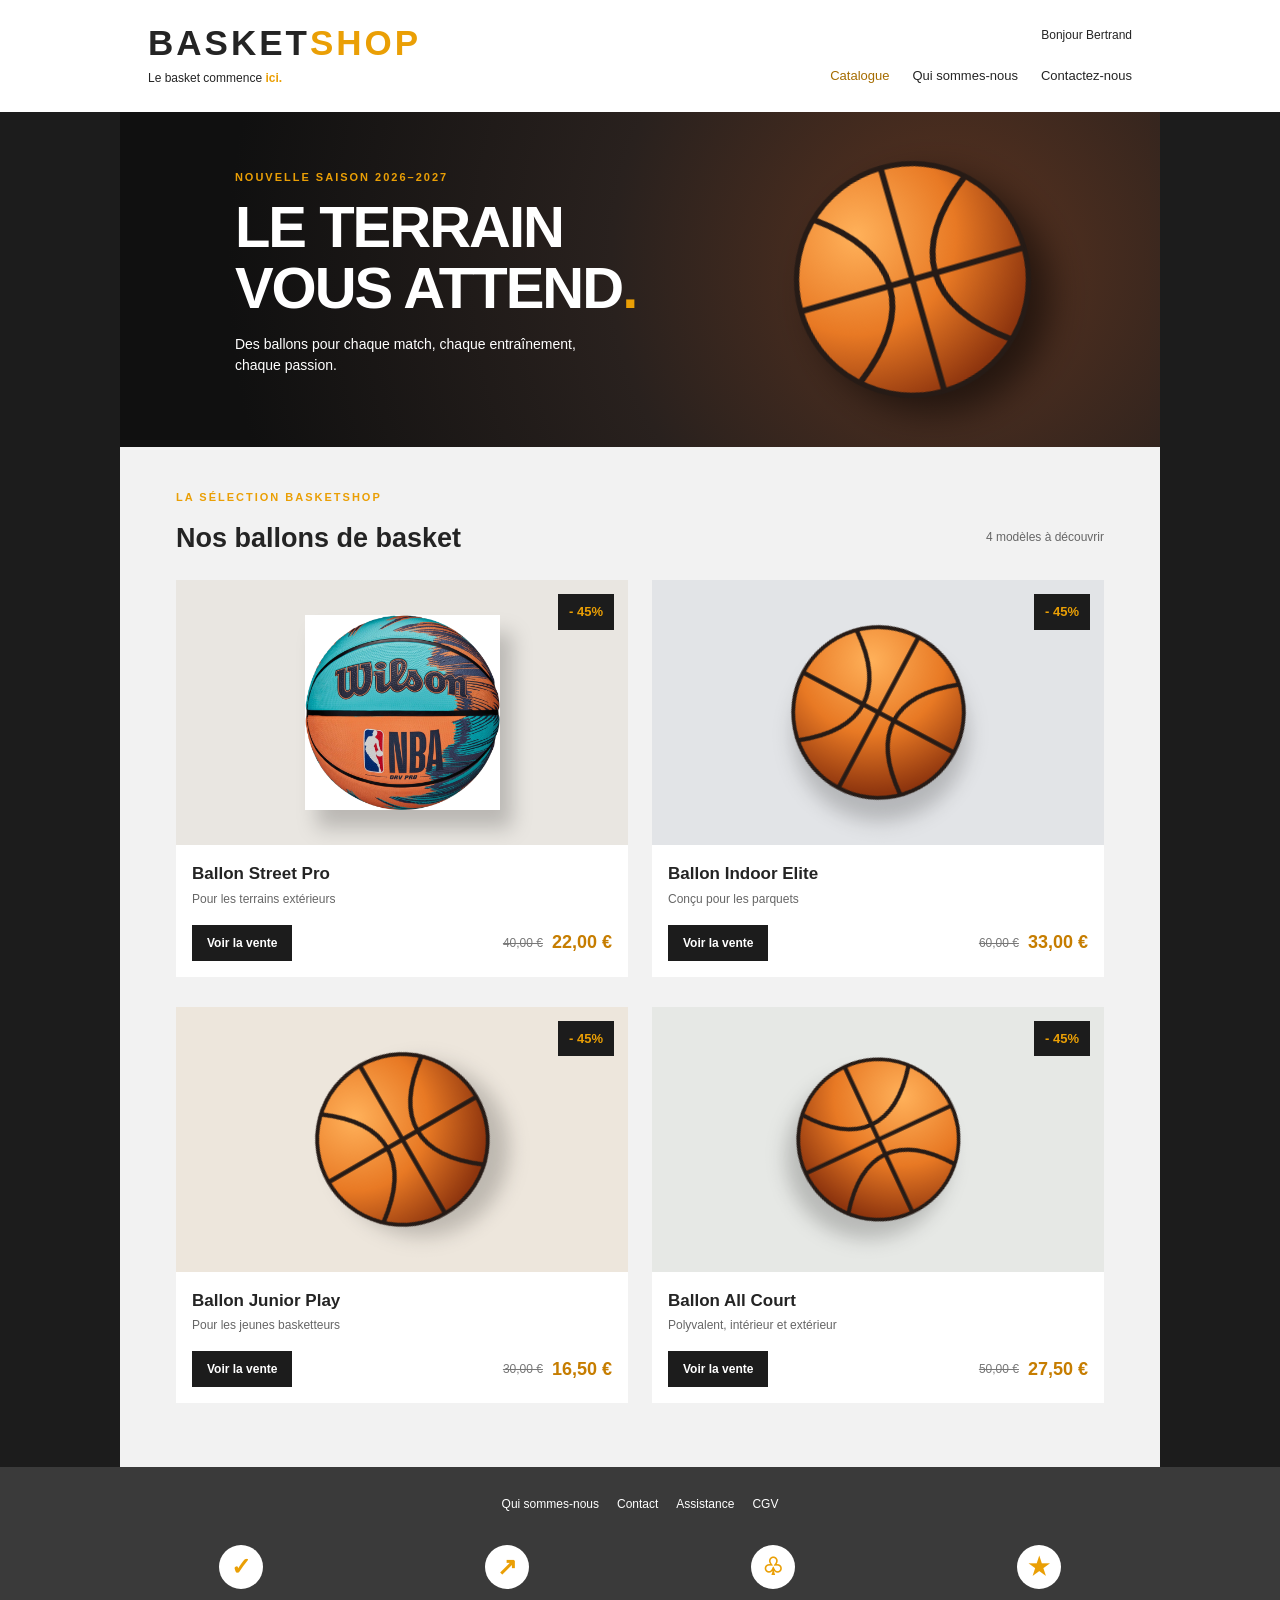
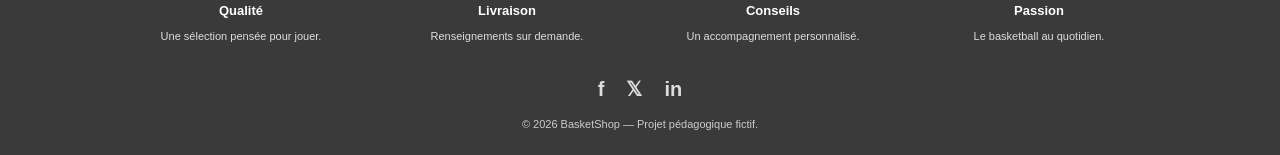
==== index.html @ 616fd881 "Update index.html" ====
<!doctype html>
<html lang="fr">
<head>

  <meta charset="utf-8">
  <meta name="viewport" content="width=device-width, initial-scale=1">
  <meta name="description" content="BasketShop : catalogue de ballons de basketball.">
  <title>BasketShop — Catalogue</title>
  <link rel="stylesheet" href="css/style.css">

</head>


<body>


<header class="entete">

<div class="conteneur entete-interieur">


<div class="identite">
  <a class="logo" href="index.html">BASKET<span>SHOP</span></a>
  <p>Le basket commence <strong>ici.</strong></p>
</div>


<div class="entete-droite">

<p class="bonjour">Bonjour Bertrand</p>

 <nav aria-label="Navigation principale">
 <a aria-current="page" href="index.html">Catalogue</a>
 <a href="qui-sommes-nous.html">Qui sommes-nous</a>
 <a href="qui-sommes-nous.html#contact">Contactez-nous</a>
</nav>

</div>


</div>
  
</header>


  <main class="zone-sombre">


    <div class="conteneur contenu-clair">
      <section class="banniere" aria-labelledby="titre-banniere">
        
        <div>
          <p class="surtitre">NOUVELLE SAISON 2026–2027</p>
          <h1 id="titre-banniere">LE TERRAIN<br>VOUS ATTEND<span>.</span></h1>
          <p>Des ballons pour chaque match, chaque entraînement, chaque passion.</p>
        </div>
        
        <img src="images/ballon.svg" alt="Illustration d'un ballon de basketball orange"></section>

      <section class="catalogue" aria-labelledby="titre-catalogue">
        <div class="titre-section">
          <div>

            <p class="surtitre">LA SÉLECTION BASKETSHOP</p>
            <h2 id="titre-catalogue">Nos ballons de basket</h2>

          </div>

          <p>4 modèles à découvrir</p>

        </div>
        <div class="grille-produits">
          <article class="produit">
            <div class="visuel visuel-1">
              <span class="reduction">- 45%</span>
              <img src="images/ballon-street-pro.png" alt="Ballon de basketball modèle Street Pro">
            </div>
            
            <div class="fiche">
              <h3>Ballon Street Pro</h3>
              <p>Pour les terrains extérieurs</p>
              <div class="achat">
                <a href="qui-sommes-nous.html#contact" class="bouton">Voir la vente</a>
                <div class="prix">
                  <del>40,00 €</del><strong>22,00 €</strong>
                </div>
              </div>
            </div>
          
          </article>
          <article class="produit"><div class="visuel visuel-2"><span class="reduction">- 45%</span><img src="images/ballon.svg" alt="Ballon de basketball modèle Indoor Elite"></div><div class="fiche"><h3>Ballon Indoor Elite</h3><p>Conçu pour les parquets</p><div class="achat"><a href="qui-sommes-nous.html#contact" class="bouton">Voir la vente</a><div class="prix"><del>60,00 €</del><strong>33,00 €</strong></div></div></div></article>
          <article class="produit"><div class="visuel visuel-3"><span class="reduction">- 45%</span><img src="images/ballon.svg" alt="Ballon de basketball modèle Junior Play"></div><div class="fiche"><h3>Ballon Junior Play</h3><p>Pour les jeunes basketteurs</p><div class="achat"><a href="qui-sommes-nous.html#contact" class="bouton">Voir la vente</a><div class="prix"><del>30,00 €</del><strong>16,50 €</strong></div></div></div></article>
          <article class="produit"><div class="visuel visuel-4"><span class="reduction">- 45%</span><img src="images/ballon.svg" alt="Ballon de basketball modèle All Court"></div><div class="fiche"><h3>Ballon All Court</h3><p>Polyvalent, intérieur et extérieur</p><div class="achat"><a href="qui-sommes-nous.html#contact" class="bouton">Voir la vente</a><div class="prix"><del>50,00 €</del><strong>27,50 €</strong></div></div></div></article>
        </div>
      </section>
    </div>


  </main>


<footer class="pied">
  
<div class="conteneur">

<nav class="liens-pied" aria-label="Navigation de pied de page">
<a href="qui-sommes-nous.html">Qui sommes-nous</a>
<a href="qui-sommes-nous.html#contact">Contact</a>
<a href="qui-sommes-nous.html#contact">Assistance</a>
<a href="qui-sommes-nous.html#cgv">CGV</a>
</nav>

<div class="atouts">
  
<div>
<span class="icone">✓</span>
<h3>Qualité</h3>
<p>Une sélection pensée pour jouer.</p>
</div>

<div>
<span class="icone">↗</span>
<h3>Livraison</h3>
<p>Renseignements sur demande.</p>
</div>

<div>
<span class="icone">♧</span>
<h3>Conseils</h3>
<p>Un accompagnement personnalisé.</p>
</div>

<div>
<span class="icone">★</span>
<h3>Passion</h3>
<p>Le basketball au quotidien.</p>
</div>

</div>

<div class="reseaux" aria-label="Réseaux sociaux (présentation)">
<span>f</span>
<span>𝕏</span>
<span>in</span>
</div>

<p class="copyright">© 2026 BasketShop — Projet pédagogique fictif.</p>

</div>
  
</footer>


</body>
</html>
---- css/style.css ----
/* Charte commune aux deux pages — Sport.com Basket */

:root {
    --orange: #ea9f05;
    --noir: #1c1c1c;
    --pied: #3a3a3a;
    --clair: #f2f2f2;
    --texte: #242424;
}

* {
    box-sizing: border-box;
}

html {
    scroll-behavior: smooth;
}

body {
    margin: 0;
    font-family: Arial, sans-serif;
    color: var(--texte);
    background: var(--noir);
    line-height: 1.5;
}

img {
    max-width: 100%;
    height: auto;
}

a {
    color: inherit;
}

.conteneur {
    width: min(1040px, 100%);
    margin: 0 auto;
}

.entete {
    background: #fff;
}

.entete-interieur {
    min-height: 112px;
    display: flex;
    justify-content: space-between;
    align-items: center;
    padding: 18px 28px;
    gap: 20px;
}

.logo {
    text-decoration: none;
    font-size: 35px;
    font-weight: 900;
    letter-spacing: 3px;
    line-height: 1;
}

.logo span {
    color: var(--orange);
}

.logo small {
    font-size: 13px;
    letter-spacing: 0;
}

.identite p {
    font-size: 12px;
    margin: 7px 0 0;
}

.identite strong {
    color: var(--orange);
}

.entete-droite {
    text-align: right;
}

.bonjour {
    font-size: 12px;
    margin: 0 0 22px;
}

.entete nav {
    display: flex;
    gap: 23px;
    flex-wrap: wrap;
    justify-content: flex-end;
}

.entete nav a {
    text-decoration: none;
    font-size: 13px;
}

.entete nav a:hover,
.entete nav a[aria-current] {
    color: #a56c00;
}

.zone-sombre {
    background: var(--noir);
}

.contenu-clair {
    background: var(--clair);
}

.banniere {
    min-height: 320px;
    background: radial-gradient(circle at 80% 45%, #5b331f 0, #29211e 40%, #101010 85%);
    color: white;
    display: flex;
    align-items: center;
    justify-content: space-around;
    gap: 24px;
    padding: 35px 55px;
    overflow: hidden;
}

.banniere > div {
    position: relative;
    z-index: 1;
}

.banniere img {
    width: 265px;
    filter: drop-shadow(15px 20px 18px #0008);
    transform: rotate(-16deg);
}

.surtitre {
    font-size: 11px;
    font-weight: bold;
    letter-spacing: 2px;
    color: var(--orange);
    margin: 0 0 12px;
}

.banniere h1 {
    font-size: clamp(32px, 5vw, 58px);
    line-height: 1.04;
    margin: 0 0 16px;
    letter-spacing: -2px;
}

.banniere h1 span {
    color: var(--orange);
}

.banniere p:last-child {
    font-size: 14px;
    max-width: 380px;
}

.catalogue {
    padding: 42px 56px 64px;
}

.titre-section {
    display: flex;
    justify-content: space-between;
    align-items: end;
    gap: 15px;
    margin-bottom: 22px;
}

.titre-section h2 {
    font-size: 27px;
    margin: 0;
}

.titre-section > p {
    font-size: 12px;
    color: #666;
}

.grille-produits {
    display: grid;
    grid-template-columns: repeat(2, minmax(0, 1fr));
    gap: 30px 24px;
}

.produit {
    min-width: 0;
    background: #fff;
}

.visuel {
    height: 265px;
    position: relative;
    display: flex;
    align-items: center;
    justify-content: center;
    overflow: hidden;
}

.visuel img {
    width: 195px;
    filter: drop-shadow(12px 18px 10px #0003);
}

.visuel-1 {
    background: #e9e6e1;
}

.visuel-2 {
    background: #e2e4e7;
}

.visuel-2 img {
    transform: rotate(28deg);
}

.visuel-3 {
    background: #ede6dc;
}

.visuel-3 img {
    transform: rotate(-30deg);
}

.visuel-4 {
    background: #e6e8e5;
}

.visuel-4 img {
    transform: scale(.94) rotate(65deg);
}

.reduction {
    position: absolute;
    right: 14px;
    top: 14px;
    background: var(--noir);
    color: var(--orange);
    font-size: 13px;
    font-weight: bold;
    padding: 8px 11px;
}

.fiche {
    padding: 16px;
}

.fiche h3 {
    font-size: 17px;
    margin: 0 0 3px;
}

.fiche p {
    font-size: 12px;
    color: #666;
    margin: 0 0 17px;
}

.achat {
    display: flex;
    justify-content: space-between;
    align-items: center;
    gap: 8px;
}

.bouton {
    background: var(--noir);
    color: #fff;
    text-decoration: none;
    border: 0;
    display: inline-block;
    padding: 11px 15px;
    font: 600 12px Arial, sans-serif;
    cursor: pointer;
}

.bouton:hover {
    background: #9b6400;
}

.prix {
    display: flex;
    align-items: center;
    gap: 9px;
    white-space: nowrap;
}

.prix del {
    color: #777;
    font-size: 12px;
}

.prix strong {
    color: #c67d00;
    font-size: 18px;
}

.pied {
    background: var(--pied);
    color: white;
    padding: 28px 20px 22px;
}

.liens-pied {
    display: flex;
    justify-content: center;
    flex-wrap: wrap;
    gap: 18px;
    margin-bottom: 32px;
}

.liens-pied a {
    font-size: 12px;
    text-decoration: none;
}

.liens-pied a:hover {
    text-decoration: underline;
}

.atouts {
    display: grid;
    grid-template-columns: repeat(4, minmax(0, 1fr));
    gap: 24px;
    text-align: center;
}

.atouts > div {
    min-width: 0;
}

.icone {
    display: grid;
    place-items: center;
    width: 44px;
    height: 44px;
    margin: 0 auto 12px;
    border-radius: 50%;
    background: #fff;
    color: var(--orange);
    font-size: 24px;
    font-weight: bold;
}

.atouts h3 {
    font-size: 13px;
    margin: 0 0 7px;
}

.atouts p {
    font-size: 11px;
    color: #ddd;
    margin: 0;
}

.reseaux {
    display: flex;
    justify-content: center;
    gap: 22px;
    margin: 30px 0 12px;
    color: #ddd;
    font-size: 20px;
    font-weight: bold;
}

.copyright {
    text-align: center;
    color: #ccc;
    font-size: 11px;
    margin: 0;
}

.page-info {
    padding-bottom: 38px;
}

.bandeau-titre {
    background: #252525;
    color: white;
    padding: 35px 52px;
}

.bandeau-titre h1 {
    font-size: 34px;
    margin: 0 0 8px;
}

.bandeau-titre p:last-child {
    margin: 0;
    color: #ddd;
    font-size: 14px;
}

.bloc {
    margin: 28px 45px 0;
    background: white;
    padding: 28px;
}

.bloc h2 {
    font-size: 23px;
    margin: 0 0 18px;
}

.bloc h2:before {
    content: "";
    display: inline-block;
    width: 5px;
    height: 20px;
    background: var(--orange);
    vertical-align: -3px;
    margin-right: 10px;
}

.bloc p {
    font-size: 14px;
}

.histoire,
.magasin {
    display: grid;
    grid-template-columns: 1fr 1fr;
    gap: 24px;
    align-items: center;
}

.histoire p:first-child {
    margin-top: 0;
}

.illustration {
    display: flex;
    justify-content: center;
    align-items: center;
    background: #f0e8dd;
    min-height: 225px;
}

.illustration img {
    width: 185px;
}

.chiffres {
    list-style: none;
    padding: 0;
    margin: 0;
    display: grid;
    grid-template-columns: repeat(4, minmax(0, 1fr));
    gap: 12px;
}

.chiffres li {
    background: #f5f5f5;
    text-align: center;
    padding: 20px 8px;
}

.chiffres strong {
    display: block;
    font-size: 27px;
    color: #c67d00;
}

.chiffres span {
    display: block;
    font-size: 12px;
}

.equipe {
    display: grid;
    grid-template-columns: repeat(3, minmax(0, 1fr));
    gap: 16px;
    text-align: center;
}

.equipe article {
    background: #f7f7f7;
    padding: 22px 10px;
}

.avatar {
    display: grid;
    place-items: center;
    width: 64px;
    height: 64px;
    border-radius: 50%;
    margin: 0 auto 12px;
    background: #222;
    color: var(--orange);
    font-weight: bold;
}

.equipe h3 {
    font-size: 15px;
    margin: 0;
}

.equipe p {
    font-size: 12px;
    color: #666;
    margin: 7px 0 0;
}

address {
    font-style: normal;
    font-size: 14px;
    margin-bottom: 20px;
}

.horaires {
    border-collapse: collapse;
    width: 100%;
    font-size: 13px;
}

.horaires caption {
    text-align: left;
    font-weight: bold;
    margin-bottom: 9px;
}

.horaires th,
.horaires td {
    border: 1px solid #ddd;
    padding: 9px;
    text-align: left;
}

.horaires thead {
    background: #eee;
}

.carte {
    width: 100%;
    height: 290px;
    border: 0;
    background: #eee;
}

.formulaire {
    display: grid;
    gap: 16px;
}

.champs-ligne {
    display: grid;
    grid-template-columns: 1fr 1fr;
    gap: 16px;
}

.champ {
    display: grid;
    gap: 7px;
}

.champ label,
.consentement label {
    font-size: 13px;
}

.champ input,
.champ select,
.champ textarea {
    width: 100%;
    min-width: 0;
    padding: 11px;
    border: 1px solid #bbb;
    background: white;
    font: 14px Arial, sans-serif;
}

.champ textarea {
    resize: vertical;
}

.consentement {
    display: flex;
    align-items: flex-start;
    gap: 9px;
}

.consentement input {
    margin-top: 3px;
}

.formulaire .bouton {
    justify-self: start;
}

.note {
    color: #666;
    font-size: 12px !important;
    margin: 0;
}

#contact {
    scroll-margin-top: 12px;
}

/* Responsive demandé dans l'énoncé : écran inférieur à 576 px */

@media (max-width: 575px) {

    .entete-interieur {
        flex-direction: column;
        text-align: center;
        padding: 20px 14px;
        gap: 14px;
    }

    .entete-droite {
        text-align: center;
    }

    .bonjour {
        margin: 0 0 12px;
    }

    .entete nav {
        justify-content: center;
        gap: 10px 16px;
    }

    .banniere {
        min-height: 240px;
        padding: 28px 18px;
        gap: 8px;
    }

    .banniere img {
        width: 115px;
        flex-shrink: 0;
    }

    .banniere h1 {
        font-size: 29px;
        letter-spacing: -1px;
    }

    .banniere p:last-child {
        font-size: 12px;
    }

    .catalogue {
        padding: 28px 16px 40px;
    }

    .titre-section {
        align-items: start;
        flex-direction: column;
        gap: 4px;
    }

    .titre-section h2 {
        font-size: 23px;
    }

    .titre-section > p {
        margin: 0;
    }

    .grille-produits {
        grid-template-columns: 1fr;
        gap: 20px;
    }

    .visuel {
        height: 235px;
    }

    .visuel img {
        width: 165px;
    }

    .atouts {
        grid-template-columns: repeat(2, minmax(0, 1fr));
        gap: 25px 12px;
    }

    .bandeau-titre {
        padding: 28px 18px;
    }

    .bandeau-titre h1 {
        font-size: 28px;
    }

    .bloc {
        margin: 18px 12px 0;
        padding: 20px 15px;
    }

    .bloc h2 {
        font-size: 21px;
    }

    .histoire,
    .magasin,
    .equipe,
    .champs-ligne {
        grid-template-columns: 1fr;
    }

    .chiffres {
        grid-template-columns: repeat(2, minmax(0, 1fr));
    }

    .carte {
        height: 250px;
    }

    .prix {
        gap: 5px;
    }

    .prix strong {
        font-size: 16px;
    }

    .achat {
        flex-wrap: wrap;
    }

    .liens-pied {
        gap: 12px;
    }
}
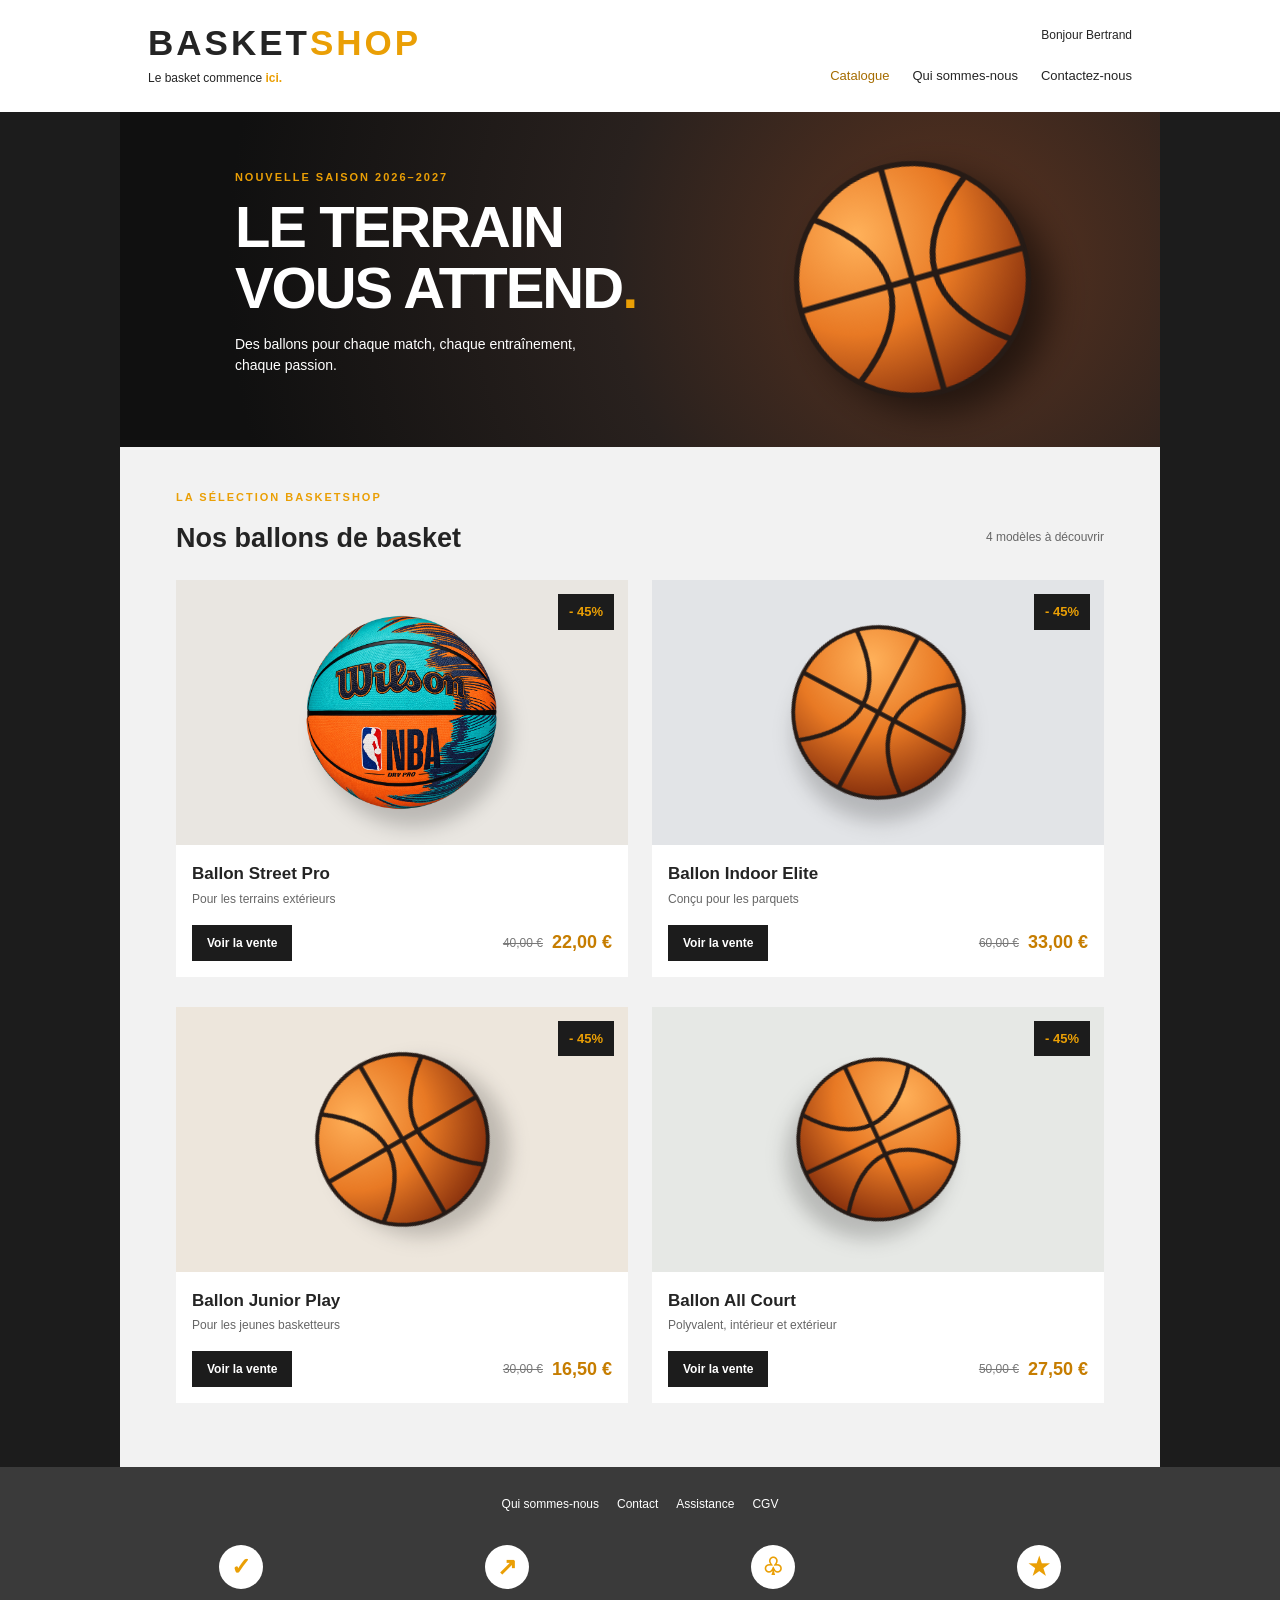
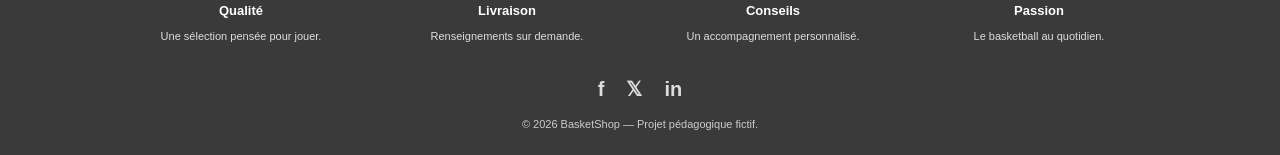
==== commit 770e675f: "Update product image in index.html" ====
--- a/index.html
+++ b/index.html
@@ -73,7 +73,7 @@
           <article class="produit">
             <div class="visuel visuel-1">
               <span class="reduction">- 45%</span>
-              <img src="images/ballon-street-pro.png" alt="Ballon de basketball modèle Street Pro">
+              <img src="images/Ballon Wilson NBA turquoise et orange.png" alt="Ballon de basketball modèle Street Pro">
             </div>
             
             <div class="fiche">
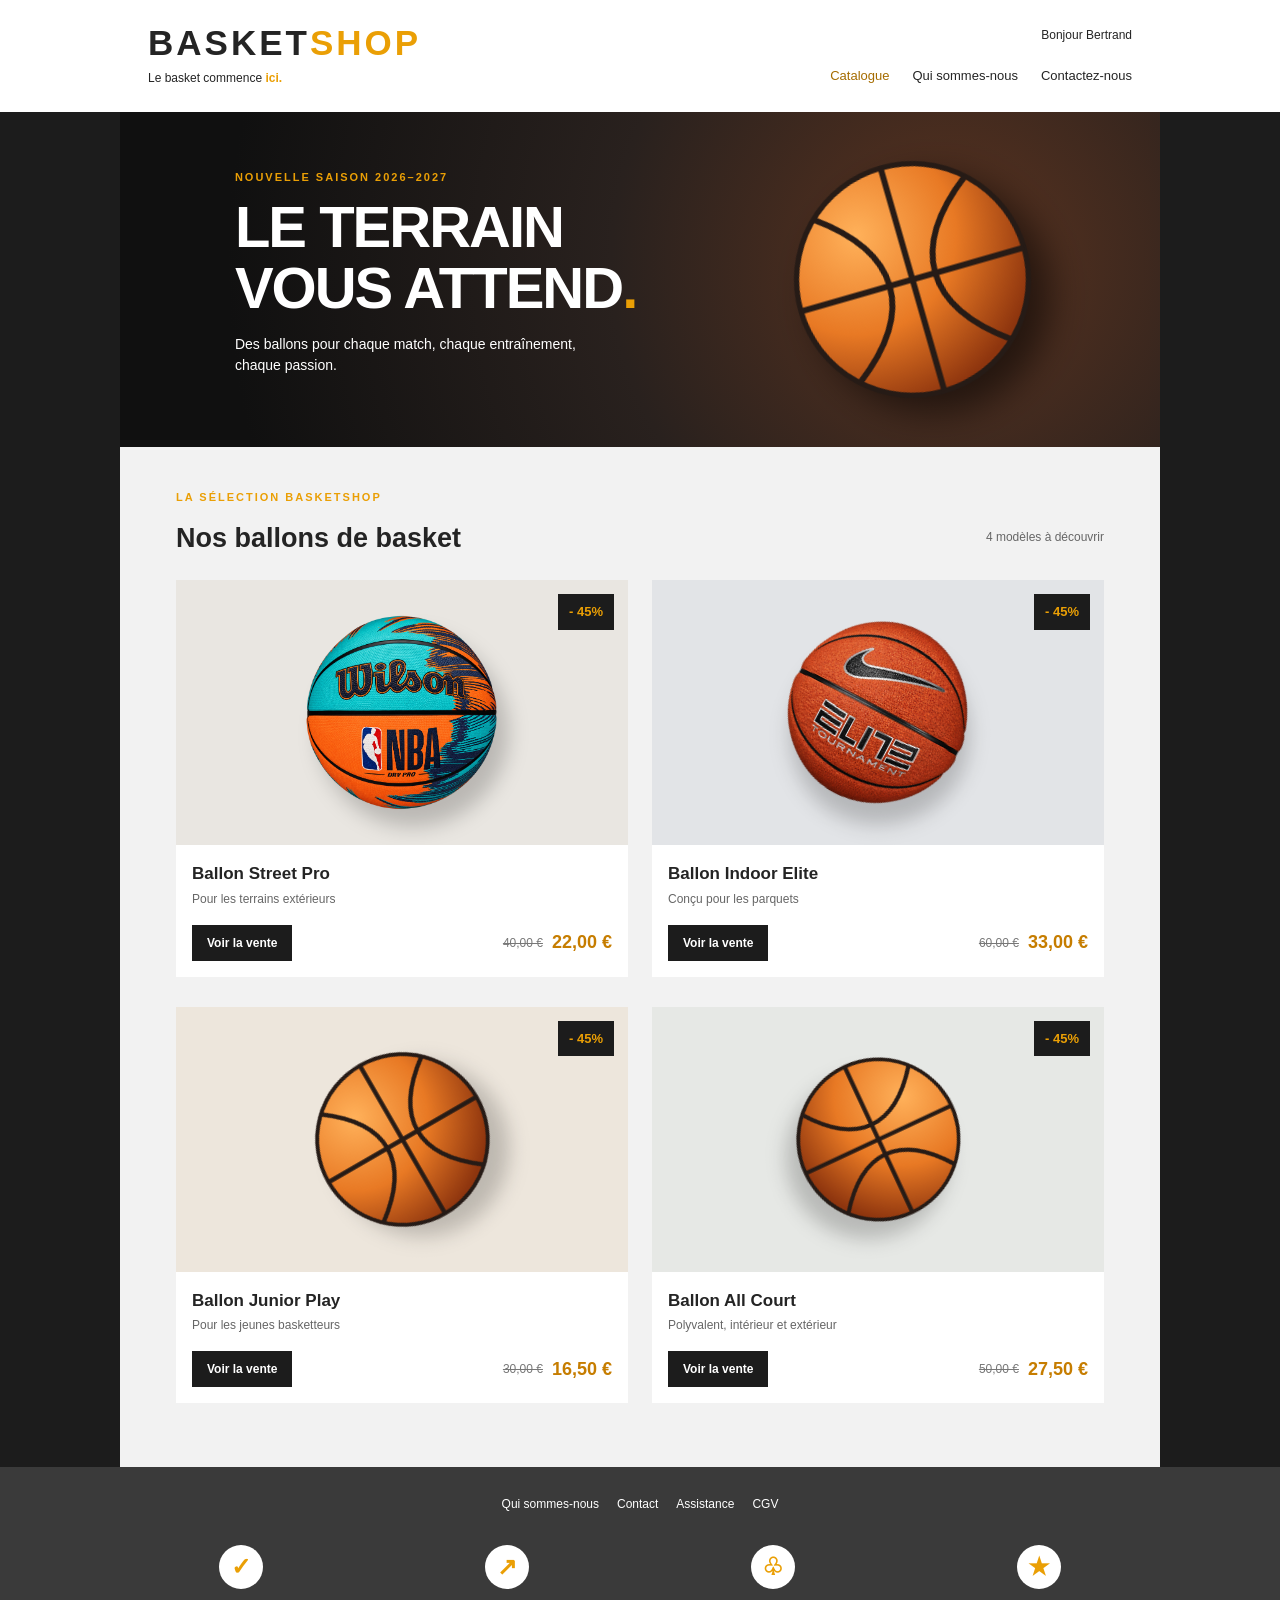
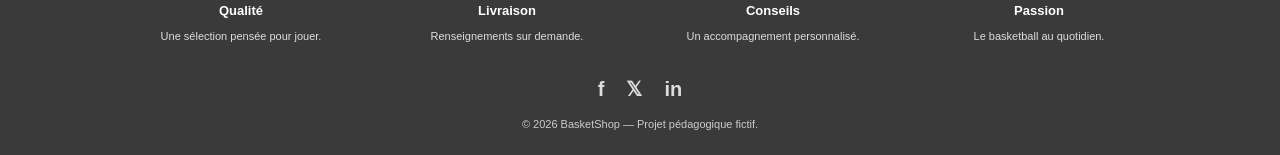
==== commit cdefbff0: "Update index.html" ====
--- a/index.html
+++ b/index.html
@@ -88,9 +88,61 @@
             </div>
           
           </article>
-          <article class="produit"><div class="visuel visuel-2"><span class="reduction">- 45%</span><img src="images/ballon.svg" alt="Ballon de basketball modèle Indoor Elite"></div><div class="fiche"><h3>Ballon Indoor Elite</h3><p>Conçu pour les parquets</p><div class="achat"><a href="qui-sommes-nous.html#contact" class="bouton">Voir la vente</a><div class="prix"><del>60,00 €</del><strong>33,00 €</strong></div></div></div></article>
-          <article class="produit"><div class="visuel visuel-3"><span class="reduction">- 45%</span><img src="images/ballon.svg" alt="Ballon de basketball modèle Junior Play"></div><div class="fiche"><h3>Ballon Junior Play</h3><p>Pour les jeunes basketteurs</p><div class="achat"><a href="qui-sommes-nous.html#contact" class="bouton">Voir la vente</a><div class="prix"><del>30,00 €</del><strong>16,50 €</strong></div></div></div></article>
-          <article class="produit"><div class="visuel visuel-4"><span class="reduction">- 45%</span><img src="images/ballon.svg" alt="Ballon de basketball modèle All Court"></div><div class="fiche"><h3>Ballon All Court</h3><p>Polyvalent, intérieur et extérieur</p><div class="achat"><a href="qui-sommes-nous.html#contact" class="bouton">Voir la vente</a><div class="prix"><del>50,00 €</del><strong>27,50 €</strong></div></div></div></article>
+          
+          <article class="produit">
+            <div class="visuel visuel-2">
+              <span class="reduction">- 45%</span>
+              <img src="images/Ballon de basket Nike Elite Tournament.png" alt="Ballon de basketball modèle Indoor Elite">
+            </div>
+            
+            <div class="fiche">
+              <h3>Ballon Indoor Elite</h3>
+              <p>Conçu pour les parquets</p>
+              <div class="achat">
+                <a href="qui-sommes-nous.html#contact" class="bouton">Voir la vente</a>
+                <div class="prix">
+                  <del>60,00 €</del><strong>33,00 €</strong>
+                </div>
+                
+              </div>
+              
+            </div>
+          
+          </article>
+          
+          <article class="produit">
+            <div class="visuel visuel-3">
+              <span class="reduction">- 45%</span>
+              <img src="images/ballon.svg" alt="Ballon de basketball modèle Junior Play">
+            </div>
+            <div class="fiche">
+              <h3>Ballon Junior Play</h3>
+              <p>Pour les jeunes basketteurs</p>
+              <div class="achat">
+                <a href="qui-sommes-nous.html#contact" class="bouton">Voir la vente</a>
+                <div class="prix">
+                  <del>30,00 €</del><strong>16,50 €</strong>
+                </div>
+              </div>
+            </div>
+          </article>
+          
+          <article class="produit">
+            <div class="visuel visuel-4">
+              <span class="reduction">- 45%</span>
+              <img src="images/ballon.svg" alt="Ballon de basketball modèle All Court">
+            </div>
+            <div class="fiche">
+              <h3>Ballon All Court</h3>
+              <p>Polyvalent, intérieur et extérieur</p>
+              <div class="achat">
+                <a href="qui-sommes-nous.html#contact" class="bouton">Voir la vente</a>
+                <div class="prix">
+                  <del>50,00 €</del><strong>27,50 €</strong>
+                </div>
+              </div>
+            </div>
+          </article>
         </div>
       </section>
     </div>
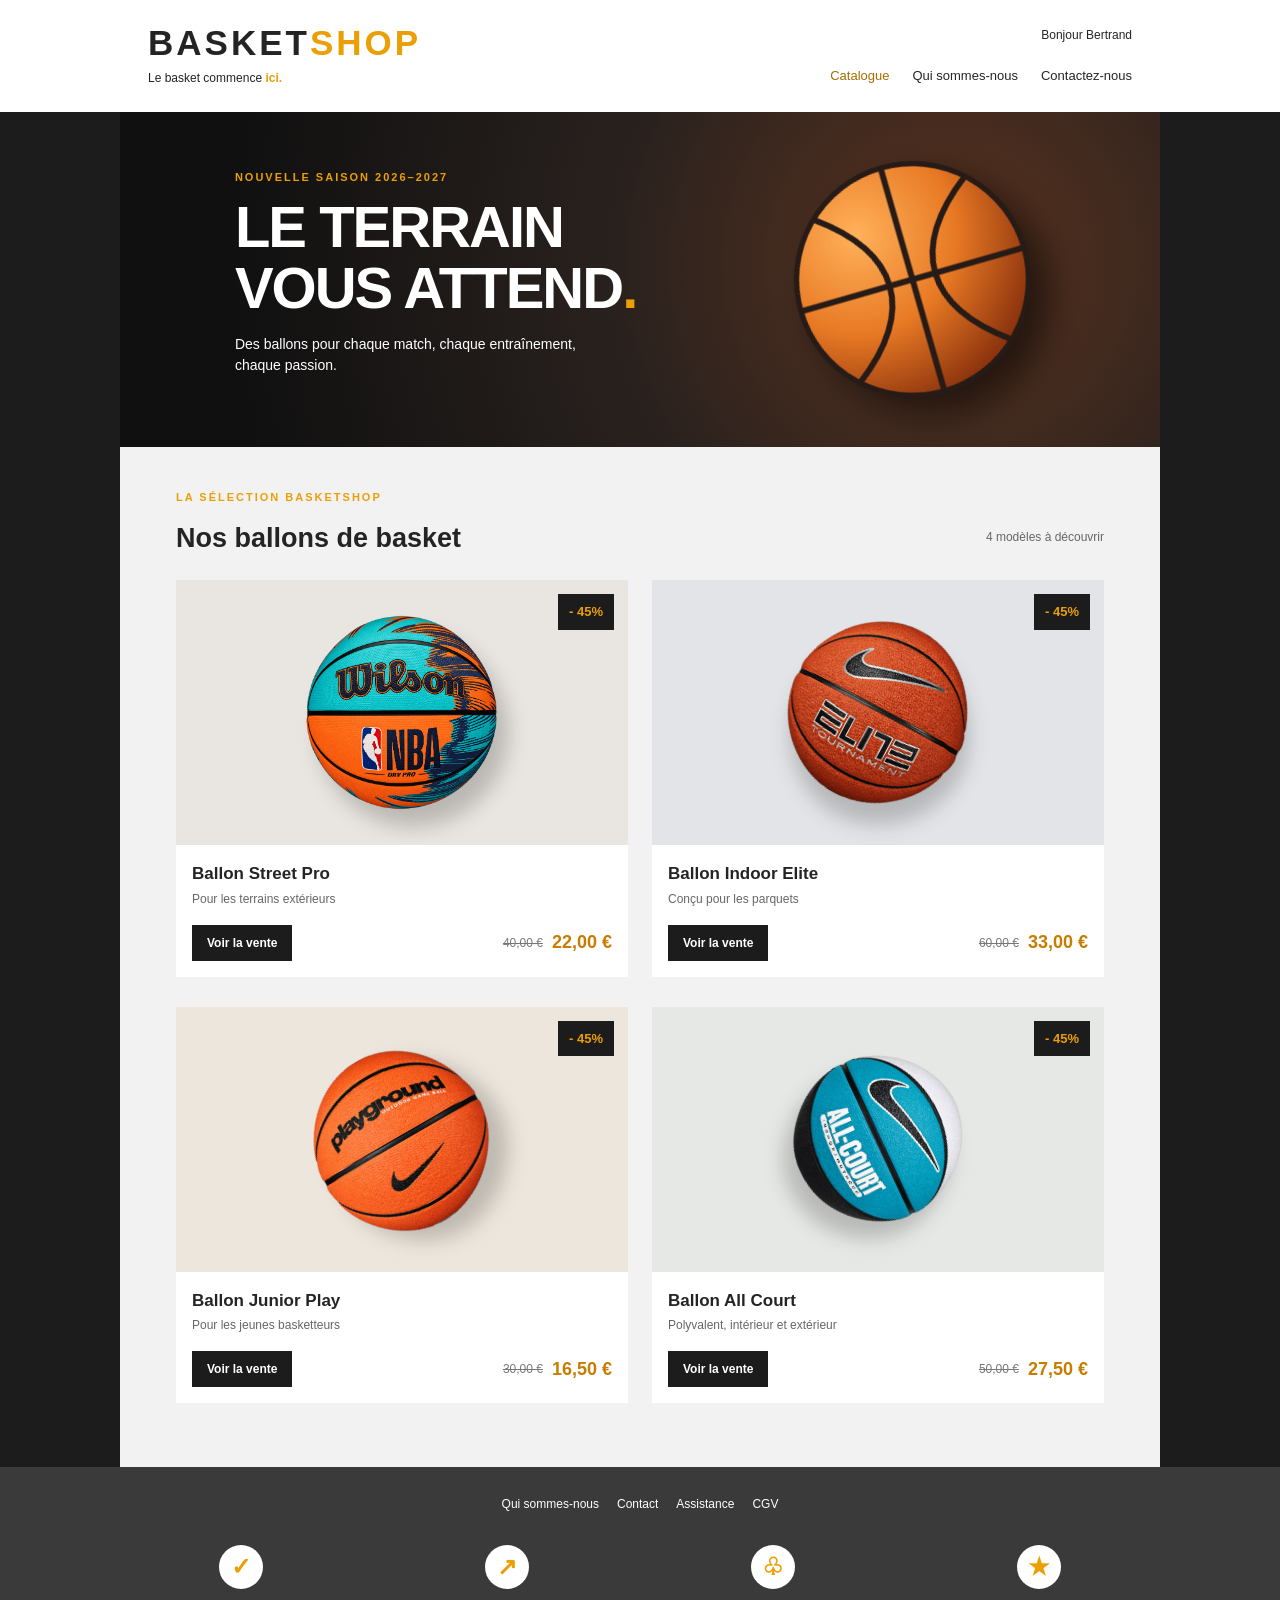
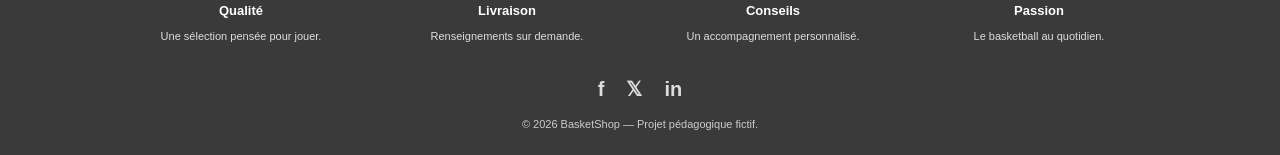
==== commit 75943a8d: "Update product images in index.html" ====
--- a/index.html
+++ b/index.html
@@ -113,7 +113,7 @@
           <article class="produit">
             <div class="visuel visuel-3">
               <span class="reduction">- 45%</span>
-              <img src="images/ballon.svg" alt="Ballon de basketball modèle Junior Play">
+              <img src="images/Ballon de basket orange Playground.png" alt="Ballon de basketball modèle Junior Play">
             </div>
             <div class="fiche">
               <h3>Ballon Junior Play</h3>
@@ -130,7 +130,7 @@
           <article class="produit">
             <div class="visuel visuel-4">
               <span class="reduction">- 45%</span>
-              <img src="images/ballon.svg" alt="Ballon de basketball modèle All Court">
+              <img src="images/Ballon de basket Nike All-Court turquoise.png" alt="Ballon de basketball modèle All Court">
             </div>
             <div class="fiche">
               <h3>Ballon All Court</h3>
